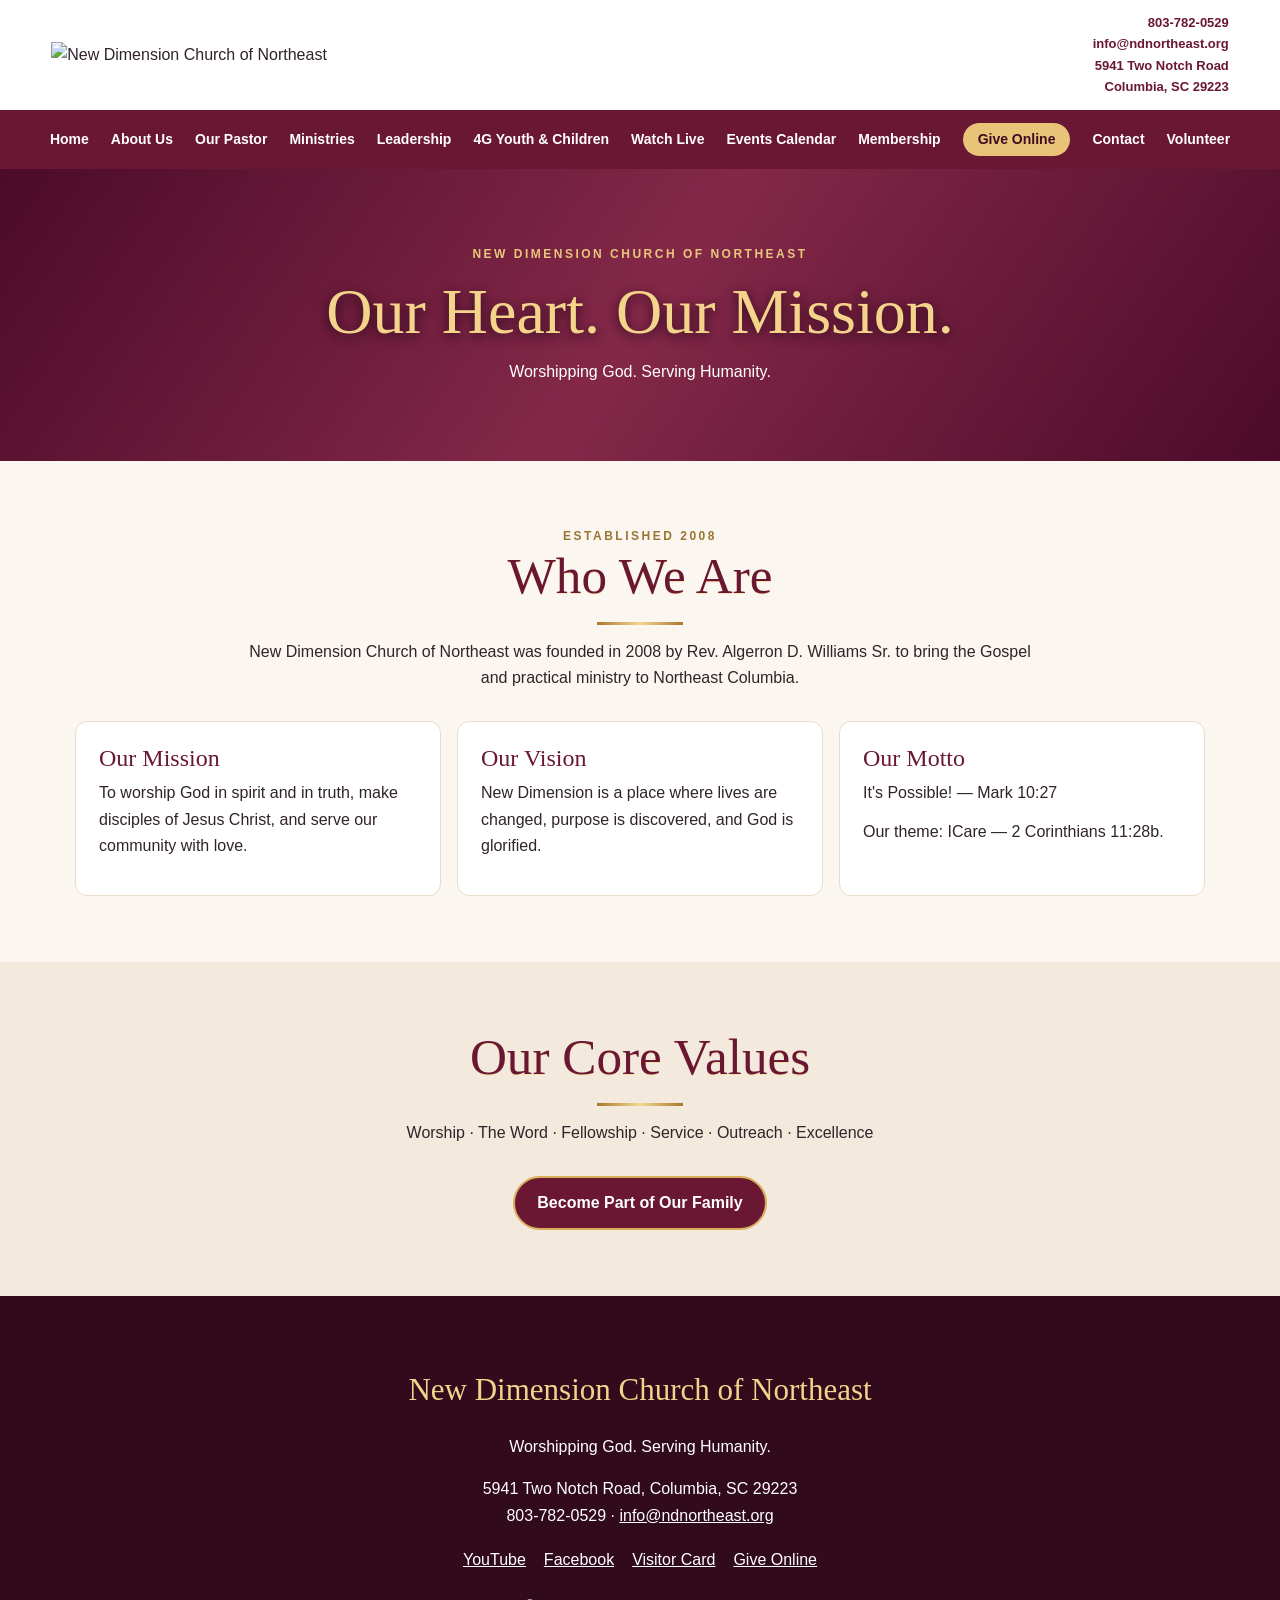
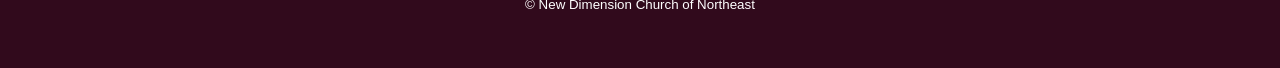
==== about.html @ ccd2e51f "Add files via upload" ====
<!DOCTYPE html>
<html lang="en"><head><meta charset="utf-8"/><meta content="width=device-width,initial-scale=1" name="viewport"/><meta content="#6a1734" name="theme-color"/><meta content="New Dimension Church of Northeast, Columbia SC" name="description"/><title>About Us | New Dimension Church of Northeast</title><link href="style.css" rel="stylesheet"/></head><body><header class="top"><a href="index.html"><img alt="New Dimension Church of Northeast" src="assets/logo.jpg"/></a><div class="contact">803-782-0529<br/>info@ndnortheast.org<br/>5941 Two Notch Road<br/>Columbia, SC 29223</div></header><nav aria-label="Main navigation"><a href="index.html">Home</a><a href="about.html">About Us</a><a href="pastor.html">Our Pastor</a><a href="ministries.html">Ministries</a><a href="leadership.html">Leadership</a><a href="youth.html">4G Youth &amp; Children</a><a href="watch.html">Watch Live</a><a href="calendar.html">Events Calendar</a><a href="membership.html">Membership</a><a class="nav-give" href="giving.html">Give Online</a><a href="contact.html">Contact</a><a href="volunteer.html">Volunteer</a></nav><section class="page-hero"><div class="kicker" style="color:#e8c77d">New Dimension Church of Northeast</div><h1>Our Heart. Our Mission.</h1><p>Worshipping God. Serving Humanity.</p></section><section class="container center"><div class="kicker">Established 2008</div><h2 class="section-title">Who We Are</h2><p>New Dimension Church of Northeast was founded in 2008 by Rev. Algerron D. Williams Sr. to bring the Gospel and practical ministry to Northeast Columbia.</p><div class="grid three" style="text-align:left"><article class="card"><h3>Our Mission</h3><p>To worship God in spirit and in truth, make disciples of Jesus Christ, and serve our community with love.</p></article><article class="card"><h3>Our Vision</h3><p>New Dimension is a place where lives are changed, purpose is discovered, and God is glorified.</p></article><article class="card"><h3>Our Motto</h3><p>It's Possible! — Mark 10:27</p><p>Our theme: ICare — 2 Corinthians 11:28b.</p></article></div></section><section class="highlight"><div class="container center"><h2 class="section-title">Our Core Values</h2><p>Worship · The Word · Fellowship · Service · Outreach · Excellence</p><a class="btn wine" href="membership.html">Become Part of Our Family</a></div></section><footer class="footer"><h2>New Dimension Church of Northeast</h2><p>Worshipping God. Serving Humanity.</p><p>5941 Two Notch Road, Columbia, SC 29223<br/>803-782-0529 · <a href="mailto:info@ndnortheast.org">info@ndnortheast.org</a></p><div class="footer-links"><a href="https://www.youtube.com/@newdimensionne" rel="noopener" target="_blank">YouTube</a><a href="https://www.facebook.com/share/19qWXnLJ7E/?mibextid=wwXIfr" rel="noopener" target="_blank">Facebook</a><a href="https://tally.so/r/KpzrRz" rel="noopener" target="_blank">Visitor Card</a><a href="giving.html">Give Online</a></div><small>© New Dimension Church of Northeast</small></footer></body></html>
---- style.css ----
:root{--wine:#6a1734;--dark:#3d0b23;--gold:#d9ad59;--cream:#fbf7f0;--ink:#30232b}*{box-sizing:border-box}html{scroll-behavior:smooth}body{margin:0;font-family:Arial,Helvetica,sans-serif;color:var(--ink);background:var(--cream);line-height:1.65}a{text-decoration:none;color:inherit}a:focus-visible,button:focus-visible{outline:3px solid #e0ae39;outline-offset:3px}.top{background:white;padding:12px max(4%,calc((100% - 1240px)/2));display:flex;align-items:center;justify-content:space-between;gap:15px}.top img{width:min(540px,70%);height:auto}.contact{font-size:13px;text-align:right;color:var(--wine);font-weight:bold}nav{background:var(--wine);color:white;display:flex;align-items:center;justify-content:center;gap:22px;flex-wrap:wrap;padding:13px 16px;font-size:14px;font-weight:bold}nav a:hover{color:#f2d69e}.nav-give{background:#e9c377;color:#3d0b23;border-radius:20px;padding:5px 15px}.hero{min-height:590px;background:#380b21;position:relative;display:flex;align-items:center;justify-content:flex-end;overflow:hidden}.hero video,.hero .still{position:absolute;inset:0;width:100%;height:100%;object-fit:cover;object-position:center 32%}.hero .still{background:url('assets/pastor-preaching.jpg') center/cover}.shade{position:absolute;inset:0;background:linear-gradient(90deg,transparent 3%,rgba(45,3,22,.25) 38%,rgba(51,3,23,.92) 72%)}.hero-content{position:relative;z-index:1;color:white;text-align:center;width:55%;padding:55px 5%}.hero h1{font:normal clamp(43px,5.5vw,80px)/1.05 Georgia,serif;color:#f3d58f;text-shadow:0 3px 12px #230310;margin:8px 0}.eyebrow{font:clamp(20px,2.5vw,37px) Georgia,serif;letter-spacing:2px}.tagline{font:italic clamp(18px,2vw,29px) Georgia,serif}.buttons{display:flex;flex-wrap:wrap;gap:13px;justify-content:center;margin:24px 0}.btn{display:inline-block;padding:12px 22px;border:2px solid var(--gold);border-radius:30px;color:var(--wine);background:white;font-weight:700;transition:transform .2s}.btn:hover{transform:translateY(-2px)}.btn.gold{background:linear-gradient(120deg,#ffe5a2,#d8a54d);color:#40162a}.btn.wine{background:var(--wine);color:white}.hero .btn:not(.gold){color:white;background:transparent}.pause{position:absolute;bottom:18px;right:18px;z-index:3;background:rgba(50,6,24,.8);border:1px solid #fff;color:white;padding:8px 14px;border-radius:20px;cursor:pointer}.pastor-label{position:absolute;bottom:18px;left:3%;z-index:2;color:white;background:#651633d9;border:1px solid var(--gold);border-radius:24px;padding:8px 16px;font:italic 17px Georgia,serif}.container{max-width:1180px;margin:auto;padding:66px 25px}.center{text-align:center}.section-title{font:normal clamp(33px,4vw,55px) Georgia,serif;color:var(--wine);margin:0 0 12px;line-height:1.15;text-shadow:0 1px 0 #f6e0ac}.section-title:after{content:'';display:block;width:86px;height:3px;background:linear-gradient(90deg,#aa772c,#f3d891,#aa772c);margin:16px auto 0}.center>p{max-width:790px;margin:14px auto 30px}.kicker{text-transform:uppercase;color:#9b7434;letter-spacing:2.5px;font-size:12px;font-weight:800}.band{background:var(--wine);color:#fff}.band .section-title{color:#f6d993}.tiles,.grid{display:grid;grid-template-columns:repeat(4,1fr);gap:16px}.tiles{padding:28px 5%;background:white}.tile,.card{padding:23px;border-radius:12px;background:white;border:1px solid #e8dccc}.tile{text-align:center}.tile strong{display:block;font:700 20px Georgia,serif;color:var(--wine)}.tile span{font-size:13px}.grid.three{grid-template-columns:repeat(3,1fr)}.grid.two{grid-template-columns:repeat(2,1fr)}.card h3{color:var(--wine);font:normal 24px Georgia,serif;margin:0 0 8px}.card p{margin:4px 0 12px}.card small{color:#76606a}.two-col{display:grid;grid-template-columns:1fr 1fr;align-items:center;gap:35px}.two-col img{width:100%;border-radius:14px;max-height:490px;object-fit:cover}.highlight{background:#f3e9dc}.givebar{background:#fff4e0;padding:32px 20px;text-align:center;border-bottom:1px solid #e4c88d}.givebar h2{font:normal 30px Georgia,serif;color:var(--wine);margin:0 0 10px}.givebar .buttons{margin:12px 0}.page-hero{padding:76px 20px;background:linear-gradient(125deg,#4b0b29,#842848,#4b0b29);color:#fff;text-align:center}.page-hero h1{font:normal clamp(42px,5vw,70px) Georgia,serif;color:#f4d38a;margin:10px 0;text-shadow:0 3px 12px #29091b}.page-hero p{max-width:700px;margin:0 auto}.stream-shell{max-width:1040px;margin:25px auto;border:5px solid #d9ad59;border-radius:20px;background:#38051b;padding:18px;box-shadow:0 10px 30px #2e0b2155}.stream-title{color:#f5d28b;font:normal clamp(25px,3vw,43px) Georgia,serif;text-align:center;margin:0 0 15px}.stream-box{aspect-ratio:16/9;position:relative;border:3px solid #f3ce7c;border-radius:10px;overflow:hidden;background:#130e13;display:flex;align-items:center;justify-content:center}.stream-box iframe{width:100%;height:100%;border:0}.stream-placeholder{color:#fff;text-align:center;padding:25px}.stream-placeholder h3{font:normal clamp(24px,3vw,39px) Georgia,serif;color:#f6d58d;margin:5px}.stream-placeholder p{max-width:500px}.stream-placeholder .btn{margin:5px}.stream-shell .buttons{margin:18px 0 0}.stream-shell .btn{font-size:14px}.note{font-size:13px;color:#715b65}.banner{font:italic 29px Georgia,serif;text-align:center;color:#f0d59a}.ministry-card{min-height:175px}.ministry-card h3{font-size:22px}.leader{font-weight:700;color:#7d3150}.footer{background:#310a1c;color:white;padding:50px 20px;text-align:center}.footer h2{font:normal 31px Georgia,serif;color:#f3d38c}.footer a{text-decoration:underline}.footer-links{display:flex;justify-content:center;flex-wrap:wrap;gap:18px;margin:18px}.badge{display:inline-block;background:#f3e2b9;color:#6b1734;border-radius:30px;padding:4px 12px;font-size:12px;font-weight:bold}.notice{background:#fff5dd;border-left:4px solid #d2a14a;padding:15px 20px;text-align:left;margin:20px auto;max-width:850px}.preview{max-width:900px;width:100%;border-radius:14px}.youth-hero{background:linear-gradient(135deg,#4c0b2b,#89294b);padding:65px 20px;color:#fff;text-align:center}.youth-hero h1{font:normal clamp(40px,6vw,80px) Georgia,serif;color:#f3d68f;margin:8px 0}.youth-hero h2{font:italic clamp(26px,4vw,48px) Georgia,serif;margin:0}.faq details{padding:16px;background:white;border:1px solid #e7d7c5;border-radius:9px;margin:10px 0}.faq summary{cursor:pointer;font-weight:bold;color:var(--wine)}@media(max-width:780px){.top{display:block;text-align:center}.top img{width:100%;max-width:500px}.contact{text-align:center}.hero{min-height:620px;align-items:flex-end}.hero video{object-position:35% center}.shade{background:linear-gradient(0deg,#410b2af2,rgba(55,6,25,.75) 43%,transparent 100%)}.hero-content{width:100%;padding:210px 5% 70px}.pastor-label{font-size:12px;bottom:12px;left:8px}.pause{bottom:12px;right:8px}.tiles,.grid,.grid.three,.grid.two,.two-col{grid-template-columns:1fr 1fr}.container{padding:45px 20px}nav{gap:12px;font-size:12px}.stream-shell{padding:10px}.stream-placeholder .btn{padding:8px 12px;font-size:12px}}@media(max-width:510px){.tiles,.grid,.grid.three,.grid.two,.two-col{grid-template-columns:1fr}.hero h1{font-size:48px}.stream-placeholder p{font-size:12px}.stream-placeholder h3{font-size:21px}.stream-shell .buttons{gap:6px}.stream-shell .btn{padding:8px 10px;font-size:12px}}

.volunteer-callout{background:linear-gradient(135deg,#f9f1e3,#f2e1c3);padding:68px 16px}.volunteer-callout .section-title{color:#6a1734}.volunteer-form{max-width:600px;margin:32px auto;text-align:left;padding:30px;background:#fff;border:1px solid #e6d6b7;border-radius:16px;box-shadow:0 10px 32px rgba(70,20,30,.08)}.volunteer-form label{display:block;font-weight:700;color:#6a1734;margin:16px 0 7px}.volunteer-form input,.volunteer-form select,.volunteer-form textarea{box-sizing:border-box;width:100%;padding:13px;border:1px solid #bcb0a8;border-radius:8px;font:inherit;background:white;color:#241b20}.volunteer-form button{margin-top:20px;cursor:pointer}.form-note{font-size:.88rem;color:#65565d;margin-top:14px}

/* Recurring events calendar */
.calendar-controls{display:flex;justify-content:center;align-items:center;gap:20px;flex-wrap:wrap;margin:28px 0 18px}.calendar-controls h2{margin:0;min-width:220px;color:#6a1734}.calendar-weekdays,.calendar-grid{display:grid;grid-template-columns:repeat(7,minmax(0,1fr));gap:7px}.calendar-weekdays span{font-weight:700;color:#6a1734;padding:8px 2px}.calendar-day,.calendar-empty{min-height:112px;border:1px solid #e8d9d0;border-radius:10px;padding:8px;text-align:left;background:#fff}.calendar-day strong{color:#6a1734}.calendar-day.has-events{background:#fff9ed;border-color:#d6b46b}.calendar-event{margin-top:6px;padding:5px 6px;background:#f0e1dc;border-left:3px solid #b99754;border-radius:4px;font-size:12px;line-height:1.35;color:#52213a}.calendar-note{margin:22px auto;max-width:760px;font-size:14px}@media(max-width:650px){.calendar-weekdays,.calendar-grid{gap:3px}.calendar-day,.calendar-empty{padding:4px;min-height:66px;border-radius:5px}.calendar-event{font-size:10px;padding:3px 2px;overflow-wrap:anywhere;border-left-width:2px}.calendar-day strong{font-size:12px}.calendar-controls h2{font-size:20px;min-width:160px}}

/* Official pastoral biography */
.official-bio-layout{display:grid;grid-template-columns:minmax(220px,320px) minmax(0,1fr);gap:clamp(24px,4vw,64px);align-items:start;padding:20px 0 40px}
.official-bio-photo{position:sticky;top:24px;background:#fff;border:1px solid #e5d6bd;border-radius:14px;overflow:hidden;box-shadow:0 8px 24px rgba(43,18,27,.08)}
.official-bio-photo img{display:block;width:100%;height:auto;object-fit:cover}
.bio-photo-caption{padding:16px 18px;border-top:3px solid #b89a5d;display:grid;gap:5px}
.bio-photo-caption strong{color:#65152e}.bio-photo-caption span{font-size:.86rem;color:#5c5657}
.official-bio-copy h3{font-size:1.4rem;color:#65152e;margin:8px 0 22px}
.official-bio-copy p{line-height:1.85;margin:0 0 1.2em;max-width:76ch}
@media(max-width:760px){.official-bio-layout{grid-template-columns:1fr}.official-bio-photo{position:static;max-width:350px;margin:0 auto}.official-bio-copy h3{font-size:1.2rem}}

.review-invite{padding-top:58px;padding-bottom:64px}.review-invite p{max-width:680px;margin:0 auto 24px}
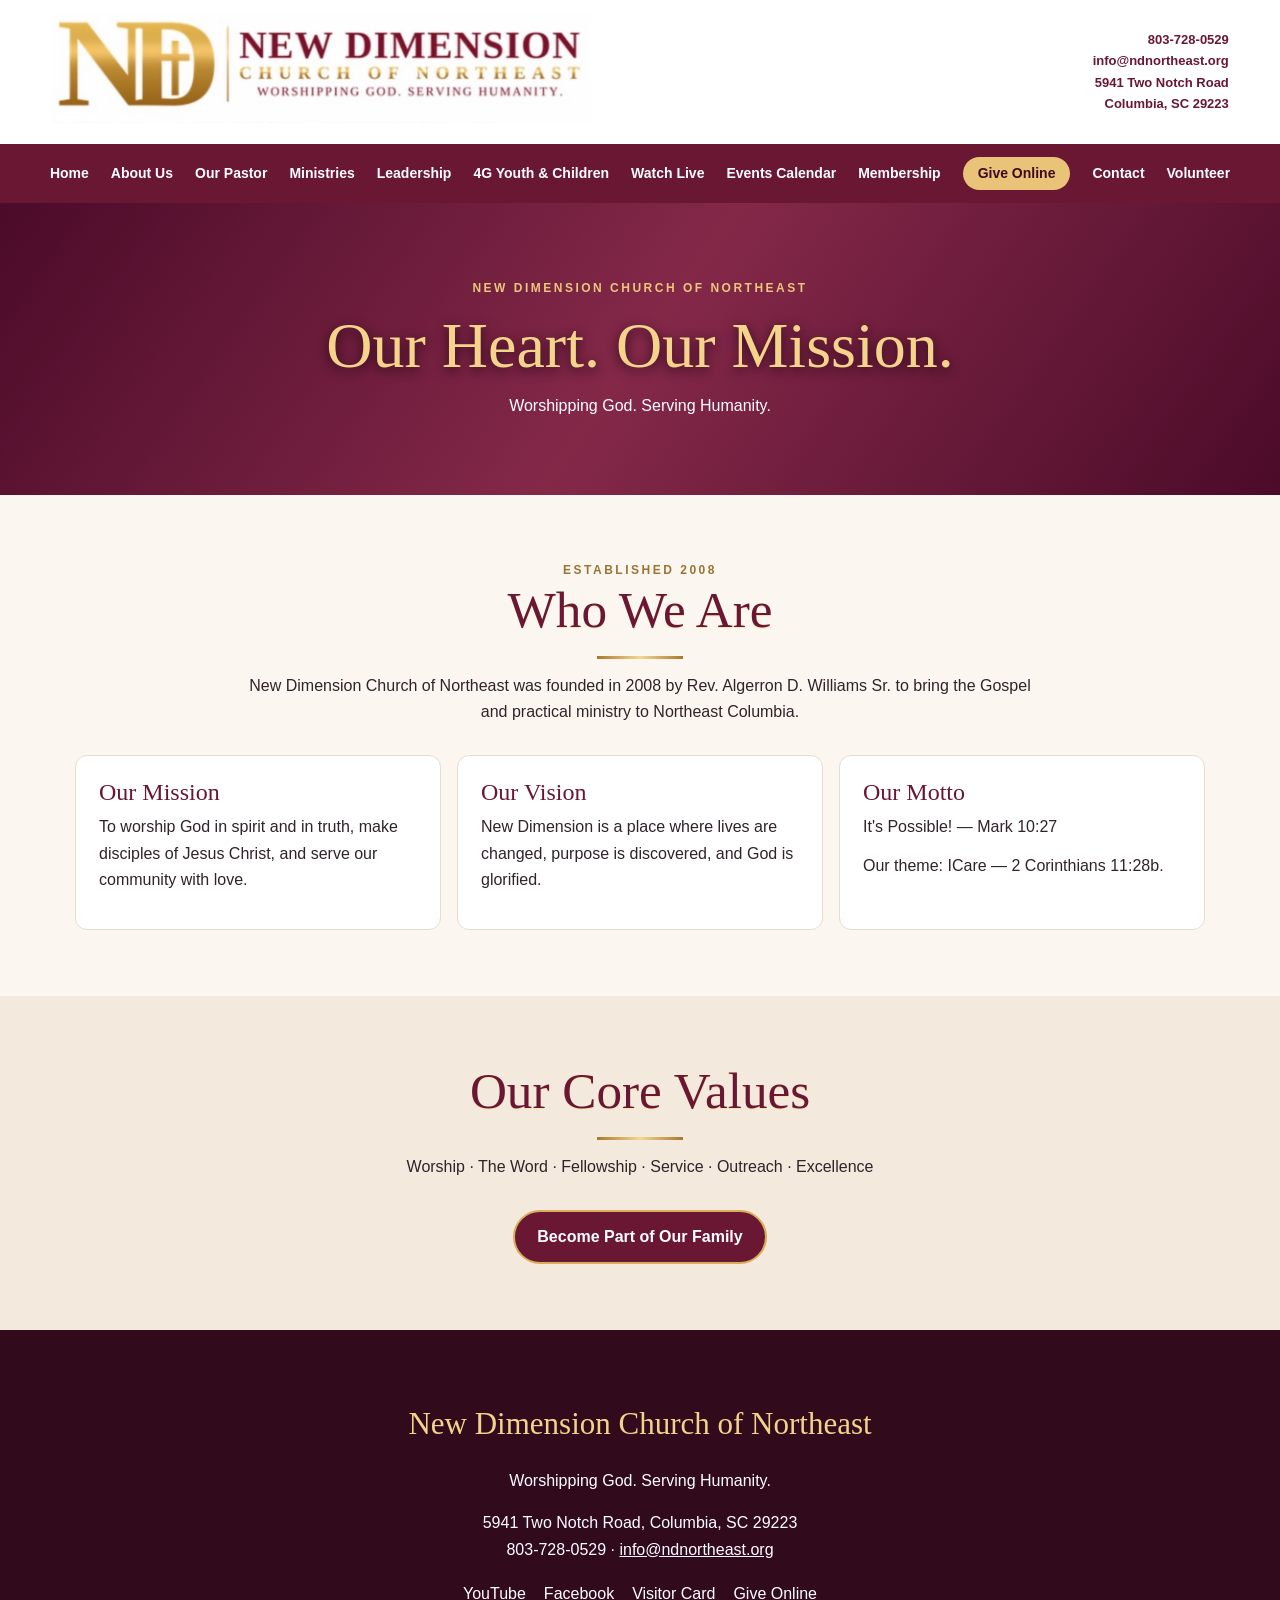
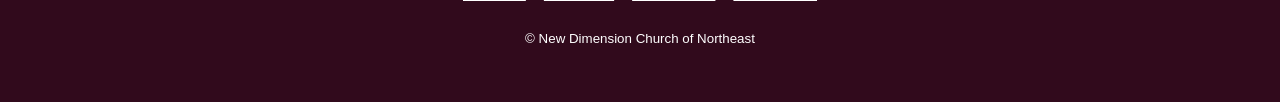
==== commit cce9df77: "Correct church phone number across all pages" ====
--- a/about.html
+++ b/about.html
@@ -1,2 +1,2 @@
 <!DOCTYPE html>
-<html lang="en"><head><meta charset="utf-8"/><meta content="width=device-width,initial-scale=1" name="viewport"/><meta content="#6a1734" name="theme-color"/><meta content="New Dimension Church of Northeast, Columbia SC" name="description"/><title>About Us | New Dimension Church of Northeast</title><link href="style.css" rel="stylesheet"/></head><body><header class="top"><a href="index.html"><img alt="New Dimension Church of Northeast" src="assets/logo.jpg"/></a><div class="contact">803-782-0529<br/>info@ndnortheast.org<br/>5941 Two Notch Road<br/>Columbia, SC 29223</div></header><nav aria-label="Main navigation"><a href="index.html">Home</a><a href="about.html">About Us</a><a href="pastor.html">Our Pastor</a><a href="ministries.html">Ministries</a><a href="leadership.html">Leadership</a><a href="youth.html">4G Youth &amp; Children</a><a href="watch.html">Watch Live</a><a href="calendar.html">Events Calendar</a><a href="membership.html">Membership</a><a class="nav-give" href="giving.html">Give Online</a><a href="contact.html">Contact</a><a href="volunteer.html">Volunteer</a></nav><section class="page-hero"><div class="kicker" style="color:#e8c77d">New Dimension Church of Northeast</div><h1>Our Heart. Our Mission.</h1><p>Worshipping God. Serving Humanity.</p></section><section class="container center"><div class="kicker">Established 2008</div><h2 class="section-title">Who We Are</h2><p>New Dimension Church of Northeast was founded in 2008 by Rev. Algerron D. Williams Sr. to bring the Gospel and practical ministry to Northeast Columbia.</p><div class="grid three" style="text-align:left"><article class="card"><h3>Our Mission</h3><p>To worship God in spirit and in truth, make disciples of Jesus Christ, and serve our community with love.</p></article><article class="card"><h3>Our Vision</h3><p>New Dimension is a place where lives are changed, purpose is discovered, and God is glorified.</p></article><article class="card"><h3>Our Motto</h3><p>It's Possible! — Mark 10:27</p><p>Our theme: ICare — 2 Corinthians 11:28b.</p></article></div></section><section class="highlight"><div class="container center"><h2 class="section-title">Our Core Values</h2><p>Worship · The Word · Fellowship · Service · Outreach · Excellence</p><a class="btn wine" href="membership.html">Become Part of Our Family</a></div></section><footer class="footer"><h2>New Dimension Church of Northeast</h2><p>Worshipping God. Serving Humanity.</p><p>5941 Two Notch Road, Columbia, SC 29223<br/>803-782-0529 · <a href="mailto:info@ndnortheast.org">info@ndnortheast.org</a></p><div class="footer-links"><a href="https://www.youtube.com/@newdimensionne" rel="noopener" target="_blank">YouTube</a><a href="https://www.facebook.com/share/19qWXnLJ7E/?mibextid=wwXIfr" rel="noopener" target="_blank">Facebook</a><a href="https://tally.so/r/KpzrRz" rel="noopener" target="_blank">Visitor Card</a><a href="giving.html">Give Online</a></div><small>© New Dimension Church of Northeast</small></footer></body></html>+<html lang="en"><head><meta charset="utf-8"/><meta content="width=device-width,initial-scale=1" name="viewport"/><meta content="#6a1734" name="theme-color"/><meta content="New Dimension Church of Northeast, Columbia SC" name="description"/><title>About Us | New Dimension Church of Northeast</title><link href="style.css" rel="stylesheet"/></head><body><header class="top"><a href="index.html"><img alt="New Dimension Church of Northeast" src="assets/logo.jpg"/></a><div class="contact">803-728-0529<br/>info@ndnortheast.org<br/>5941 Two Notch Road<br/>Columbia, SC 29223</div></header><nav aria-label="Main navigation"><a href="index.html">Home</a><a href="about.html">About Us</a><a href="pastor.html">Our Pastor</a><a href="ministries.html">Ministries</a><a href="leadership.html">Leadership</a><a href="youth.html">4G Youth &amp; Children</a><a href="watch.html">Watch Live</a><a href="calendar.html">Events Calendar</a><a href="membership.html">Membership</a><a class="nav-give" href="giving.html">Give Online</a><a href="contact.html">Contact</a><a href="volunteer.html">Volunteer</a></nav><section class="page-hero"><div class="kicker" style="color:#e8c77d">New Dimension Church of Northeast</div><h1>Our Heart. Our Mission.</h1><p>Worshipping God. Serving Humanity.</p></section><section class="container center"><div class="kicker">Established 2008</div><h2 class="section-title">Who We Are</h2><p>New Dimension Church of Northeast was founded in 2008 by Rev. Algerron D. Williams Sr. to bring the Gospel and practical ministry to Northeast Columbia.</p><div class="grid three" style="text-align:left"><article class="card"><h3>Our Mission</h3><p>To worship God in spirit and in truth, make disciples of Jesus Christ, and serve our community with love.</p></article><article class="card"><h3>Our Vision</h3><p>New Dimension is a place where lives are changed, purpose is discovered, and God is glorified.</p></article><article class="card"><h3>Our Motto</h3><p>It's Possible! — Mark 10:27</p><p>Our theme: ICare — 2 Corinthians 11:28b.</p></article></div></section><section class="highlight"><div class="container center"><h2 class="section-title">Our Core Values</h2><p>Worship · The Word · Fellowship · Service · Outreach · Excellence</p><a class="btn wine" href="membership.html">Become Part of Our Family</a></div></section><footer class="footer"><h2>New Dimension Church of Northeast</h2><p>Worshipping God. Serving Humanity.</p><p>5941 Two Notch Road, Columbia, SC 29223<br/>803-728-0529 · <a href="mailto:info@ndnortheast.org">info@ndnortheast.org</a></p><div class="footer-links"><a href="https://www.youtube.com/@newdimensionne" rel="noopener" target="_blank">YouTube</a><a href="https://www.facebook.com/share/19qWXnLJ7E/?mibextid=wwXIfr" rel="noopener" target="_blank">Facebook</a><a href="https://tally.so/r/KpzrRz" rel="noopener" target="_blank">Visitor Card</a><a href="giving.html">Give Online</a></div><small>© New Dimension Church of Northeast</small></footer></body></html>
